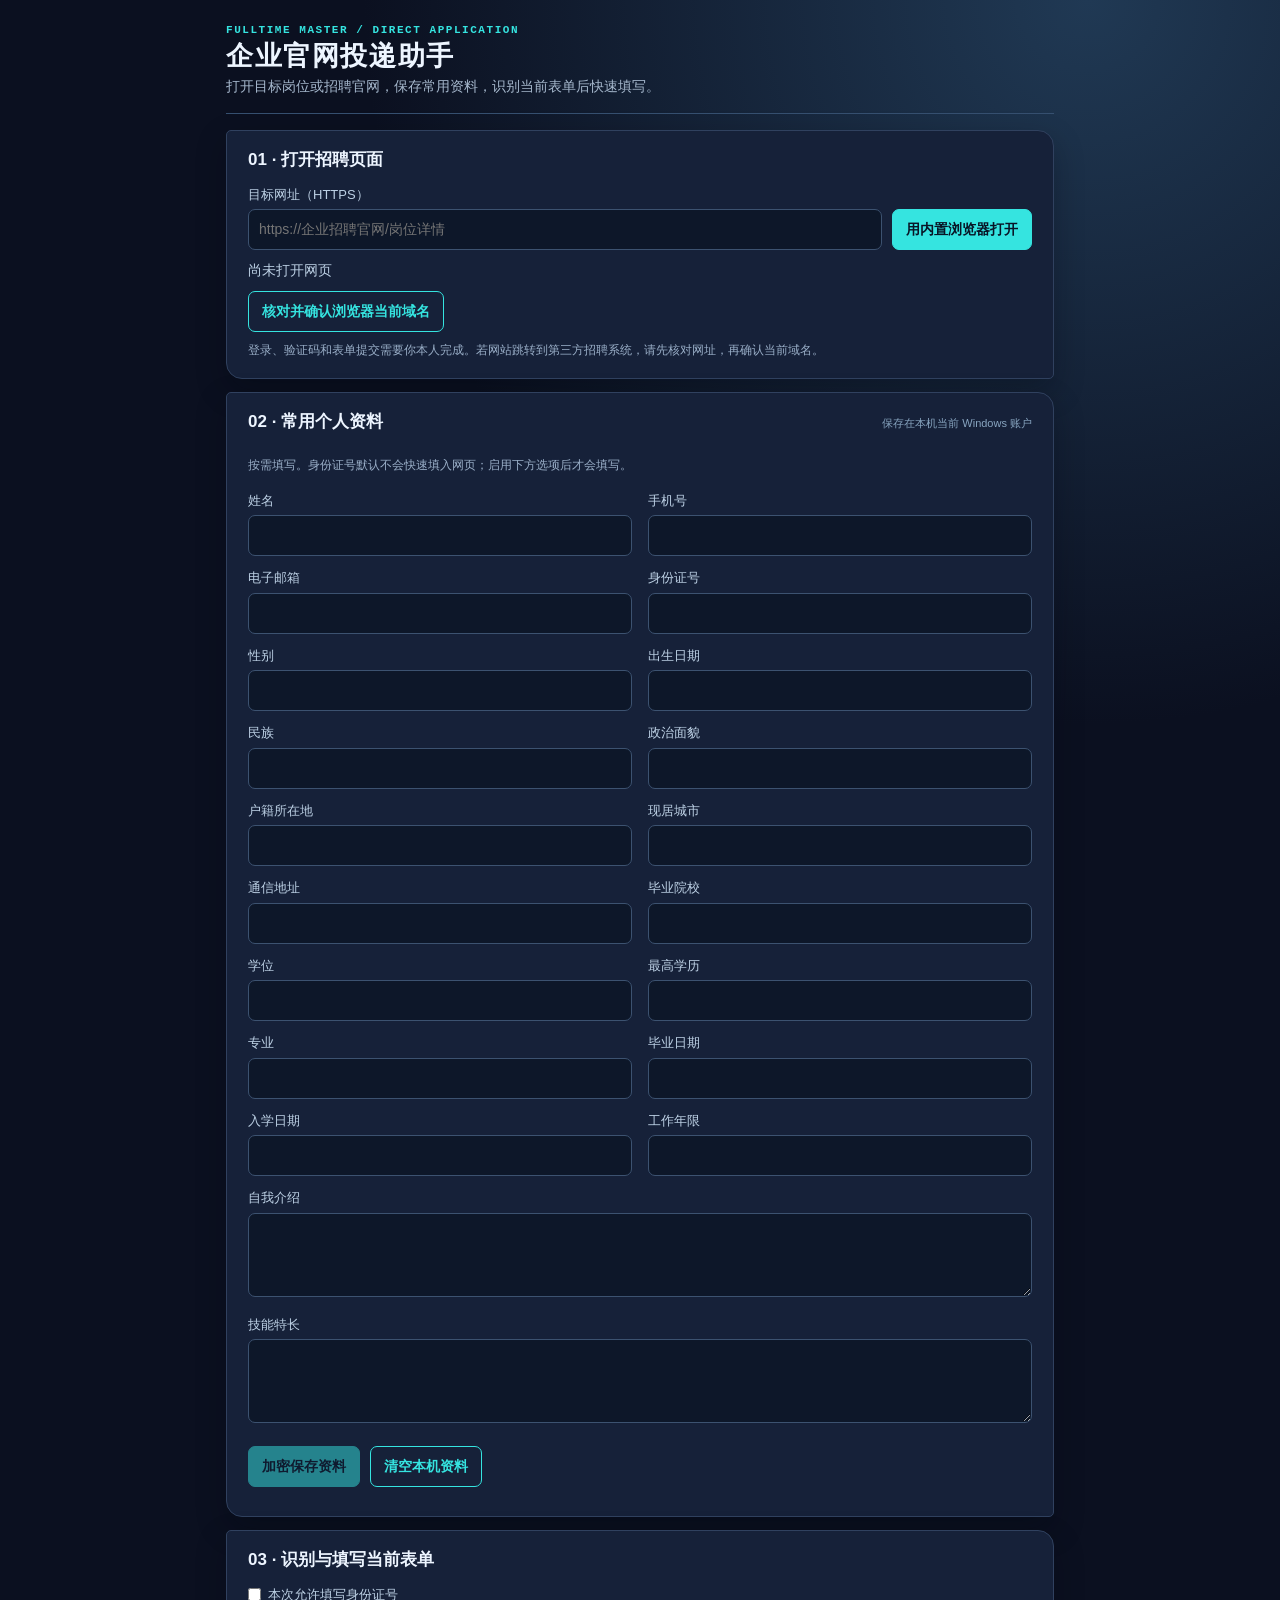
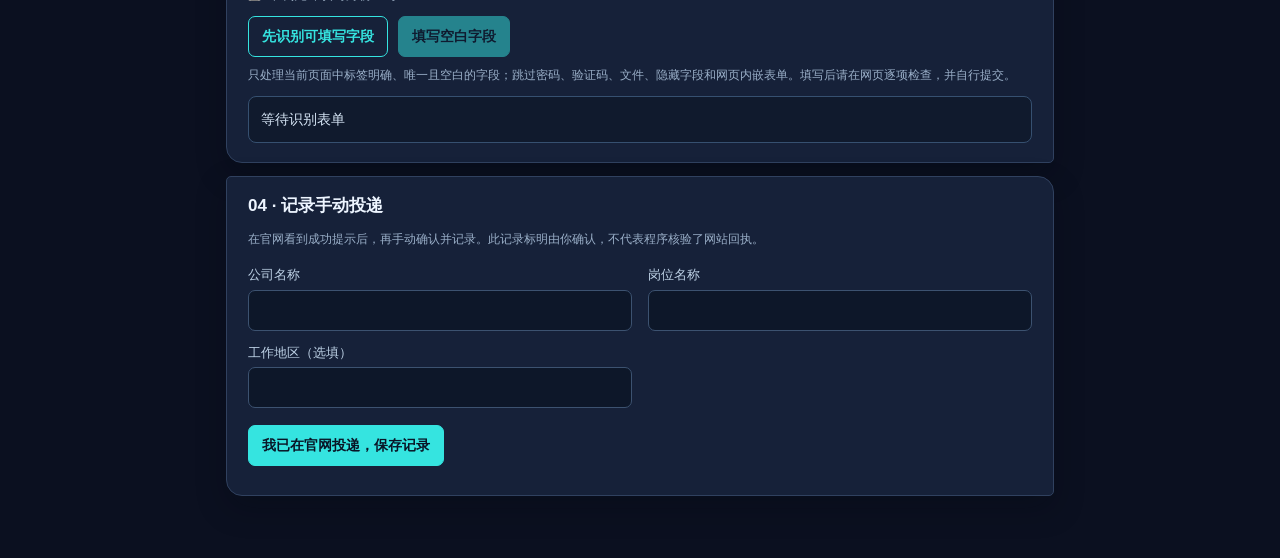
==== gui/templates/official.html @ 107bef29 "Release 全职高手 0.11.0 campus filters and official-site helper" ====
<!DOCTYPE html>
<html lang="zh-cn">
<head>
    <meta charset="UTF-8">
    <meta name="viewport" content="width=device-width,initial-scale=1">
    <title>全职高手 · 企业官网投递助手</title>
    <link rel="stylesheet" href="static/css/bootstrap.min.css">
    <link rel="stylesheet" href="static/css/redesign.css">
    <link rel="stylesheet" href="static/css/official.css">
</head>
<body class="official-window">
<main class="official-shell">
    <header class="official-header">
        <p class="official-kicker">FULLTIME MASTER / DIRECT APPLICATION</p>
        <h1>企业官网投递助手</h1>
        <p>打开目标岗位或招聘官网，保存常用资料，识别当前表单后快速填写。</p>
    </header>

    <section class="official-panel">
        <h2>01 · 打开招聘页面</h2>
        <label for="official-url">目标网址（HTTPS）</label>
        <div class="official-row">
            <input id="official-url" type="url" placeholder="https://企业招聘官网/岗位详情" autocomplete="url">
            <button id="open-site" type="button">用内置浏览器打开</button>
        </div>
        <p id="page-status" class="official-status">尚未打开网页</p>
        <button id="trust-current" class="official-secondary" type="button">核对并确认浏览器当前域名</button>
        <p class="official-help">登录、验证码和表单提交需要你本人完成。若网站跳转到第三方招聘系统，请先核对网址，再确认当前域名。</p>
    </section>

    <section class="official-panel">
        <div class="official-heading"><h2>02 · 常用个人资料</h2><span>保存在本机当前 Windows 账户</span></div>
        <p class="official-help">按需填写。身份证号默认不会快速填入网页；启用下方选项后才会填写。</p>
        <form id="profile-form" autocomplete="off"><div id="profile-fields" class="official-grid"></div></form>
        <div class="official-buttons">
            <button id="save-profile" type="button">加密保存资料</button>
            <button id="clear-profile" class="official-secondary" type="button">清空本机资料</button>
        </div>
        <p id="save-status" class="official-status" role="status"></p>
    </section>

    <section class="official-panel">
        <h2>03 · 识别与填写当前表单</h2>
        <label class="official-toggle"><input id="include-id" type="checkbox"> 本次允许填写身份证号</label>
        <div class="official-buttons">
            <button id="inspect-form" class="official-secondary" type="button">先识别可填写字段</button>
            <button id="fill-form" type="button">填写空白字段</button>
        </div>
        <p class="official-help">只处理当前页面中标签明确、唯一且空白的字段；跳过密码、验证码、文件、隐藏字段和网页内嵌表单。填写后请在网页逐项检查，并自行提交。</p>
        <div id="fill-result" class="official-result" role="status">等待识别表单</div>
    </section>
    <section class="official-panel">
        <h2>04 · 记录手动投递</h2>
        <p class="official-help">在官网看到成功提示后，再手动确认并记录。此记录标明由你确认，不代表程序核验了网站回执。</p>
        <div class="official-grid">
            <div><label for="record-company">公司名称</label><input id="record-company" type="text"></div>
            <div><label for="record-title">岗位名称</label><input id="record-title" type="text"></div>
            <div><label for="record-area">工作地区（选填）</label><input id="record-area" type="text"></div>
        </div>
        <button id="record-application" type="button">我已在官网投递，保存记录</button>
        <p id="record-status" class="official-status" role="status"></p>
    </section>
</main>
<script src="static/js/official.js"></script>
</body>
</html>
---- gui/templates/static/css/redesign.css ----
:root { --ink:#13243b; --muted:#63748a; --blue:#2768e5; --line:#dde6f0; --surface:#fff; --wash:#f3f6fb; }
body { color:var(--ink); background:var(--wash); }
.main-window { background:var(--wash); min-height:100vh; }
.app-shell { padding:16px 24px 14px; max-width:720px; margin:auto; }
.app-hero { display:flex; align-items:center; gap:16px; margin-bottom:12px; }
.app-mark { width:52px; height:52px; flex:none; display:grid; place-items:center; color:#fff;
    font-size:25px; font-weight:700; border-radius:15px; background:linear-gradient(135deg,#1b5de0,#4c91ff); box-shadow:0 8px 20px #2868df36; }
.app-hero h1 { font-size:24px; font-weight:750; letter-spacing:.02em; margin:2px 0 3px; }
.app-hero p { color:var(--muted); font-size:13px; }
.app-hero .eyebrow { color:var(--blue); font-size:11px; font-weight:700; letter-spacing:.12em; }
.app-panel { background:var(--surface); border:1px solid var(--line); border-radius:16px; padding:14px 16px; margin-bottom:10px; box-shadow:0 4px 18px #173d7710; }
.field-label { font-size:13px; color:var(--muted); font-weight:650; margin-bottom:8px; }
.platform-row { display:flex; gap:9px; }
.platform-row select { min-width:0; flex:1; height:42px; border-radius:9px; }
.platform-row button { white-space:nowrap; border-radius:9px; }
.status-line { margin:10px 0 0; font-size:13px; color:var(--muted); }
.section-heading { display:flex; justify-content:space-between; align-items:center; gap:12px; margin-bottom:12px; }
.section-heading h2 { font-size:15px; font-weight:700; margin:0; }
.section-heading span { font-size:12px; color:var(--muted); }
.mode-grid { display:grid; grid-template-columns:1fr 1fr; gap:10px; }
.mode-card { display:flex; flex-direction:column; align-items:flex-start; min-height:100px; padding:10px 12px; border:1.5px solid var(--line);
    border-radius:12px; cursor:pointer; margin:0; transition:border-color .15s,background .15s; }
.mode-card.is-selected { border-color:var(--blue); background:#eff5ff; }
.mode-card input { position:absolute; opacity:0; width:1px; height:1px; }
.mode-card:focus-within { box-shadow:0 0 0 3px #2968e52b; }
.mode-card strong { font-size:15px; margin:2px 0 3px; }
.mode-card small { color:var(--muted); line-height:1.45; font-size:12px; }
.mode-symbol { color:var(--blue); font-size:21px; font-weight:650; height:27px; }
.mode-hint { color:var(--muted); font-size:12px; line-height:1.45; margin:8px 0 10px; }
.main-action { height:44px; font-weight:700; border-radius:9px; }
.run-panel .status-show { color:#3d536d; font-size:13px; line-height:1.55; background:#f5f8fc; border-radius:9px; padding:10px 12px !important; margin:0; }
.app-actions { display:flex; justify-content:space-between; gap:9px; }
.app-actions .btn { flex:1; border-radius:9px; font-size:13px; }
.app-actions .btn-link { flex:0 0 auto; }
.setting-window,.record-window { background:var(--wash); }
.setting-window .tab-content { border:1px solid var(--line); box-shadow:0 5px 20px #173d7710; border-radius:14px !important; }
.setting-window .custom-tabs { width:155px; padding:8px; }
.setting-window .custom-tabs .nav-link { border-radius:9px; padding:8px 9px; color:#465970; }
.setting-window .custom-tabs .nav-link.active { background:var(--blue); }
.setting-window .alert-info { background:#eaf3ff; color:#29517c; border:1px solid #cfe1f9; border-radius:10px; }
.setting-window #tasks-setting .table-tasks th:nth-child(3),
.setting-window #tasks-setting .table-tasks td:nth-child(3),
.setting-window #tasks-setting .table-tasks th:nth-child(4),
.setting-window #tasks-setting .table-tasks td:nth-child(4),
.setting-window #tasks-setting .table-tasks th:nth-child(7),
.setting-window #tasks-setting .table-tasks td:nth-child(7),
.setting-window #tasks-setting .table-tasks th:nth-child(8),
.setting-window #tasks-setting .table-tasks td:nth-child(8) { display:none; }
.setting-window .table-tasks td { max-width:230px; white-space:nowrap; overflow:hidden; text-overflow:ellipsis; vertical-align:middle; padding:11px; }
.setting-window .table-tasks th { white-space:nowrap; padding:10px; }
.setting-window .custom-tabs .nav-link[href="#guopin-setting"],
.setting-window .custom-tabs .nav-link[href="#jobmdcn-setting"],
.setting-window .custom-tabs .nav-link[href="#jobonline-setting"],
.setting-window .custom-tabs .nav-link[href="#gdzhzp-setting"],
.setting-window .custom-tabs .nav-link[href="#offertoday-setting"],
.setting-window .custom-tabs .nav-link[href="#jobsdbhk-setting"] { display:none; }
.record-window .body { margin:12px 18px 18px; padding:20px; max-height:none; border:1px solid var(--line); box-shadow:0 5px 20px #173d7710; }
.record-window form { float:none; top:0; display:flex; flex-wrap:wrap; align-items:center; gap:6px; margin-bottom:10px; }
.record-window .nav { display:flex !important; flex-direction:row !important; margin-right:10px; }
.record-window .nav .btn { margin-left:0 !important; margin-right:5px; border-radius:8px; }
.record-window .form-group,.record-window .form-group2 { margin:0 !important; }
.record-window .table-responsive,.record-window .fixed-table-body { overflow-x:auto !important; }
.record-window #record-table,.record-window #chat-table { min-width:1160px; }
.record-window table th,.record-window table td { white-space:nowrap; vertical-align:middle; }
.record-window table td { padding:11px 9px; }
.record-window table .link { font-weight:600; }
.record-window .record-status { display:inline-flex; border-radius:999px; padding:3px 8px; font-size:12px; font-weight:650; }
.record-window .record-status.confirmed { color:#0b6e51; background:#e6f6ee; }
.record-window .record-status.pending { color:#935a00; background:#fff3d6; }
.record-window .record-status.filtered { color:#53677f; background:#edf1f6; }
.record-window .salary-unreadable { color:#955700; font-style:normal; }
.record-window #record-summary { margin:0 0 7px; color:var(--muted); font-size:13px; }
.record-window .record-detail { line-height:1.8; white-space:normal; max-width:100%; display:grid; grid-template-columns:repeat(3,minmax(0,1fr)); gap:4px 14px; }
.record-window .record-detail p { overflow-wrap:anywhere; }
@media(max-width:520px) { .app-shell { padding:18px; } .mode-grid { grid-template-columns:1fr; } .app-actions { flex-wrap:wrap; } }

/* 全职高手 / esports visual system */
:root { --ink:#edf5ff; --muted:#9aafc8; --blue:#35e4e0; --line:#30415f;
  --surface:#141d31; --wash:#0b1020; --lime:#bbf755; --violet:#8d72ff; --coral:#ff667a; }
body, .main-window, .setting-window, .record-window { color:var(--ink); background:var(--wash); }
.main-window { background:radial-gradient(circle at 91% 5%,#1d4160 0,transparent 29%),
  radial-gradient(circle at 0 80%,#271f4f 0,transparent 30%),#0b1020; }
.app-shell { max-width:710px; padding:26px 28px 86px; }
.app-hero { position:relative; gap:16px; margin:0 0 13px; padding:0 0 12px; border-bottom:1px solid #365070; }
.app-mark { width:68px; height:68px; border-radius:14px 3px 14px 3px; color:var(--blue);
  background:linear-gradient(145deg,#142e46,#10182c); border:1px solid var(--blue);
  box-shadow:0 0 0 5px #35e4e012,0 0 29px #35e4e025; transform:skew(-5deg); }
.app-mark svg { width:44px; height:44px; transform:skew(5deg); }
.hero-copy { min-width:0; flex:1; }
.app-hero h1 { color:#f3faff; font-size:31px; font-weight:850; letter-spacing:.11em; margin:3px 0 5px; }
.app-hero p { color:var(--muted); font-size:13px; }
.app-hero .eyebrow { color:var(--blue); font:700 10px/1.4 Consolas,monospace; letter-spacing:.21em; }
.hero-version { align-self:flex-start; text-align:right; color:#7395b3; font:700 10px/1.4 Consolas,monospace; letter-spacing:.14em; }
.app-panel { position:relative; overflow:hidden; background:linear-gradient(145deg,#18243a,#131b2d);
  border:1px solid var(--line); border-radius:4px 14px 4px 14px; padding:13px 20px; margin-bottom:10px;
  box-shadow:0 12px 30px #03071045; }
.app-panel:before { content:""; position:absolute; top:0; left:0; width:55px; height:2px; background:var(--blue); box-shadow:0 0 12px var(--blue); }
.section-heading h2 { color:var(--ink); font-size:15px; font-weight:800; letter-spacing:.025em; }
.section-index { color:var(--blue); font:700 12px Consolas,monospace; margin-right:5px; }
.section-heading .panel-kicker { color:#7794af; font:700 10px Consolas,monospace; letter-spacing:.1em; }
.field-label { display:block; color:#c8d6e7; font-size:12px; margin:8px 0 7px; }
.platform-row select { height:44px; background:#0d1628; color:var(--ink); border:1px solid #42617c;
  border-radius:4px; box-shadow:inset 0 0 0 1px #143147; }
.platform-row select:focus { background:#0d1628; color:var(--ink); border-color:var(--blue); box-shadow:0 0 0 3px #35e4e022 !important; }
.platform-row button { font-size:12px; font-weight:750; border-radius:4px; padding:0 14px; }
.status-line { display:flex; align-items:center; gap:9px; margin-top:9px; color:#c7d9eb; }
.status-led { width:9px; height:9px; border-radius:50%; background:#ffc46b; box-shadow:0 0 9px #ffc46b66; }
.status-led.is-ready { background:var(--lime); box-shadow:0 0 10px #bbf75599; }
.connection-note, .mode-hint { color:var(--muted); font-size:12px; line-height:1.55; margin:5px 0 0; }
.mission-panel { background:linear-gradient(115deg,#193442,#171d37 70%); border-color:#356e7d; }
.mission-copy { display:flex; gap:13px; align-items:center; margin:10px 0 7px; }
.mission-copy strong { display:block; color:#f5fcff; font-size:17px; letter-spacing:.025em; }
.mission-copy small { display:block; color:#b5c9d8; font-size:12px; margin-top:4px; line-height:1.45; }
.mission-icon { display:grid; place-items:center; flex:none; width:46px; height:46px; color:#071c29;
  background:var(--blue); border-radius:6px 0 6px 0; font:800 30px Consolas,monospace; box-shadow:0 0 24px #35e4e045; }
.main-action { height:49px; margin-top:8px; border-radius:4px 10px 4px 10px; font-size:16px;
  letter-spacing:.05em; font-weight:850; box-shadow:0 9px 25px #35e4e033; }
.main-action span { font-size:18px; margin-left:10px; }
.run-panel .task-show { color:var(--lime); font:700 12px Consolas,monospace; margin:9px 0; }
.run-panel .task-show b { color:var(--ink); }
.run-panel .status-show { color:#d5e5f2; background:#0d1526; border:1px solid #2c3f58;
  border-left:3px solid var(--lime); border-radius:3px; padding:12px 13px !important; min-height:45px; }
.app-actions { position:fixed; z-index:20; bottom:0; left:0; right:0; max-width:710px; margin:auto;
  padding:11px 28px 15px; background:#0b1020f2; border-top:1px solid #35516b;
  box-shadow:0 -12px 26px #050a17aa; }
.app-actions .btn { border-radius:4px; font-weight:700; }
.btn-primary { color:#09232d; background:var(--blue); border-color:var(--blue); }
.btn-primary:hover,.btn-primary:focus { color:#071b26; background:#72f5ef; border-color:#72f5ef; }
.btn-danger { background:var(--coral); border-color:var(--coral); color:#1c1022; }
.btn-danger:hover { background:#ff92a0; border-color:#ff92a0; color:#1c1022; }
.btn-outline-primary { border-color:#52c8d5; color:#7fe9ed; }
.btn-outline-primary:hover { color:#0d2130; background:var(--blue); border-color:var(--blue); }
.btn-link,.link { color:#7fe9ed; }
.btn-link:hover,.link:hover { color:#c9f8f8; }
.modal-content { color:var(--ink); background:#172238; border:1px solid #42617c; box-shadow:0 20px 55px #0009; }
.modal-header,.modal-footer { border-color:var(--line); }
.modal .close { color:var(--ink); text-shadow:none; }
.tip-symbol { display:inline-grid; place-items:center; width:22px; height:22px; margin-right:8px;
  border:1px solid currentColor; border-radius:5px; font:bold 16px Consolas,monospace; }
.tip-success { color:var(--lime); }.tip-warning { color:#ffd37c; }
.tip-error { color:var(--coral); }.tip-info { color:var(--blue); }
.setting-window .tab-content,.record-window .body { color:var(--ink); background:#131d31 !important;
  border:1px solid var(--line); box-shadow:0 10px 30px #0005; }
.setting-window .custom-tabs { background:#111b2f; border:1px solid var(--line); border-radius:7px; }
.setting-window .custom-tabs .nav-link { color:#b8cde1; }
.setting-window .settings-brand { color:#eafafa; font-size:18px; letter-spacing:.08em; }
.setting-window .settings-brand small { color:var(--blue); font:700 10px Consolas,monospace; }
.setting-window .platform-mark { display:inline-grid; place-items:center; min-width:18px; height:18px;
  color:var(--blue); border:1px solid currentColor; border-radius:4px; font:700 10px Consolas,monospace; }
.setting-window .custom-tabs .nav-link [class^="icon-logo-"]:before { color:var(--blue); }
.setting-window .icon-up,.setting-window .icon-down,.setting-window .icon-delete { cursor:pointer; margin:0 3px; }
.setting-window .custom-tabs .nav-link.active,.nav-pills .nav-link.active { color:#09232d; background:var(--blue); }
.setting-window .alert-info { color:#c7f0f0; background:#153141; border-color:#367280; }
.setting-window .form-control,.setting-window .custom-select,.record-window .form-control { color:var(--ink);
  background:#0d1628; border-color:#405372; }
.setting-window .form-control:focus,.record-window .form-control:focus { color:var(--ink); background:#0d1628; border-color:var(--blue); }
.setting-window .form-control::placeholder,.record-window .form-control::placeholder { color:#8499b5; }
.setting-window .table,.record-window .table { color:#dbe8f7; }
.setting-window .table th,.record-window .table th { color:#b8ecf1; border-color:#40516c; background:#1c2b43; }
.setting-window .table td,.record-window .table td { border-color:#34435d; }
.setting-window .table-hover tbody tr:hover,.record-window .table-hover tbody tr:hover { color:var(--ink); background:#20334d; }
.setting-window .text-muted,.record-window .text-muted { color:#a6b9cd !important; }
.record-window .record-status.confirmed { color:#ccfbb8; background:#1f4437; }
.record-window .record-status.pending { color:#ffe0a4; background:#56452a; }
.record-window .record-status.filtered { color:#b4c7e0; background:#2a3a51; }
@media(max-width:620px) { .app-shell { padding:18px 16px 92px; } .hero-version { display:none; }
  .app-actions { flex-wrap:wrap; padding:9px 16px 12px; } }
---- gui/templates/static/css/official.css ----
.official-window { margin:0; min-height:100vh; background:radial-gradient(circle at 85% 0,#203954 0,transparent 30%),#0b1020; color:#edf5ff; font:14px/1.5 "Microsoft YaHei",sans-serif; }
.official-shell { max-width:880px; margin:auto; padding:24px 26px 48px; }
.official-header { border-bottom:1px solid #365070; padding-bottom:16px; margin-bottom:16px; }
.official-header h1 { font-size:27px; font-weight:800; letter-spacing:.06em; margin:4px 0; }
.official-header p { color:#a6b8cd; margin:0; }
.official-header .official-kicker { color:#35e4e0; font:700 11px Consolas,monospace; letter-spacing:.14em; }
.official-panel { background:#162139; border:1px solid #30415f; border-radius:5px 16px 5px 16px; padding:19px 21px; margin:13px 0; box-shadow:0 12px 30px #03071045; }
.official-panel h2 { font-size:17px; font-weight:750; margin:0 0 14px; color:#edf5ff; }
.official-panel label { display:block; color:#bdd1e5; font-size:13px; margin-bottom:5px; }
.official-panel input:not([type=checkbox]), .official-panel textarea { width:100%; box-sizing:border-box; color:#f4fbff; background:#0d1729; border:1px solid #3c5270; border-radius:7px; padding:9px 10px; outline:none; }
.official-panel input:focus, .official-panel textarea:focus { border-color:#35e4e0; box-shadow:0 0 0 2px #35e4e02a; }
.official-panel textarea { resize:vertical; min-height:84px; }
.official-row,.official-buttons { display:flex; gap:10px; align-items:center; }
.official-row input { flex:1; min-width:0; }
.official-panel button { border:1px solid #35e4e0; background:#35e4e0; color:#091526; border-radius:7px; padding:9px 13px; font-weight:750; cursor:pointer; }
.official-panel button:hover { filter:brightness(1.12); }
.official-panel button:disabled { opacity:.5; cursor:wait; }
.official-panel button.official-secondary { background:transparent; color:#35e4e0; }
.official-help { margin:9px 0 0; color:#9aafc8; font-size:12px; }
.official-status { color:#bdd1e5; margin:10px 0; overflow-wrap:anywhere; }
.official-heading { display:flex; justify-content:space-between; align-items:baseline; gap:8px; }
.official-heading span { color:#88a5c0; font-size:11px; }
.official-grid { display:grid; grid-template-columns:repeat(2,minmax(0,1fr)); gap:12px 16px; margin:17px 0; }
.official-grid .wide { grid-column:1/-1; }
.official-toggle { display:flex !important; align-items:center; gap:7px; margin-bottom:12px !important; }
.official-result { border:1px solid #365070; border-radius:8px; padding:12px; margin-top:12px; color:#d7e6f6; background:#101a2d; white-space:pre-wrap; overflow-wrap:anywhere; }
@media(max-width:640px) { .official-shell { padding:16px; } .official-grid { grid-template-columns:1fr; } .official-row,.official-buttons { flex-wrap:wrap; } .official-row input { flex-basis:100%; } }
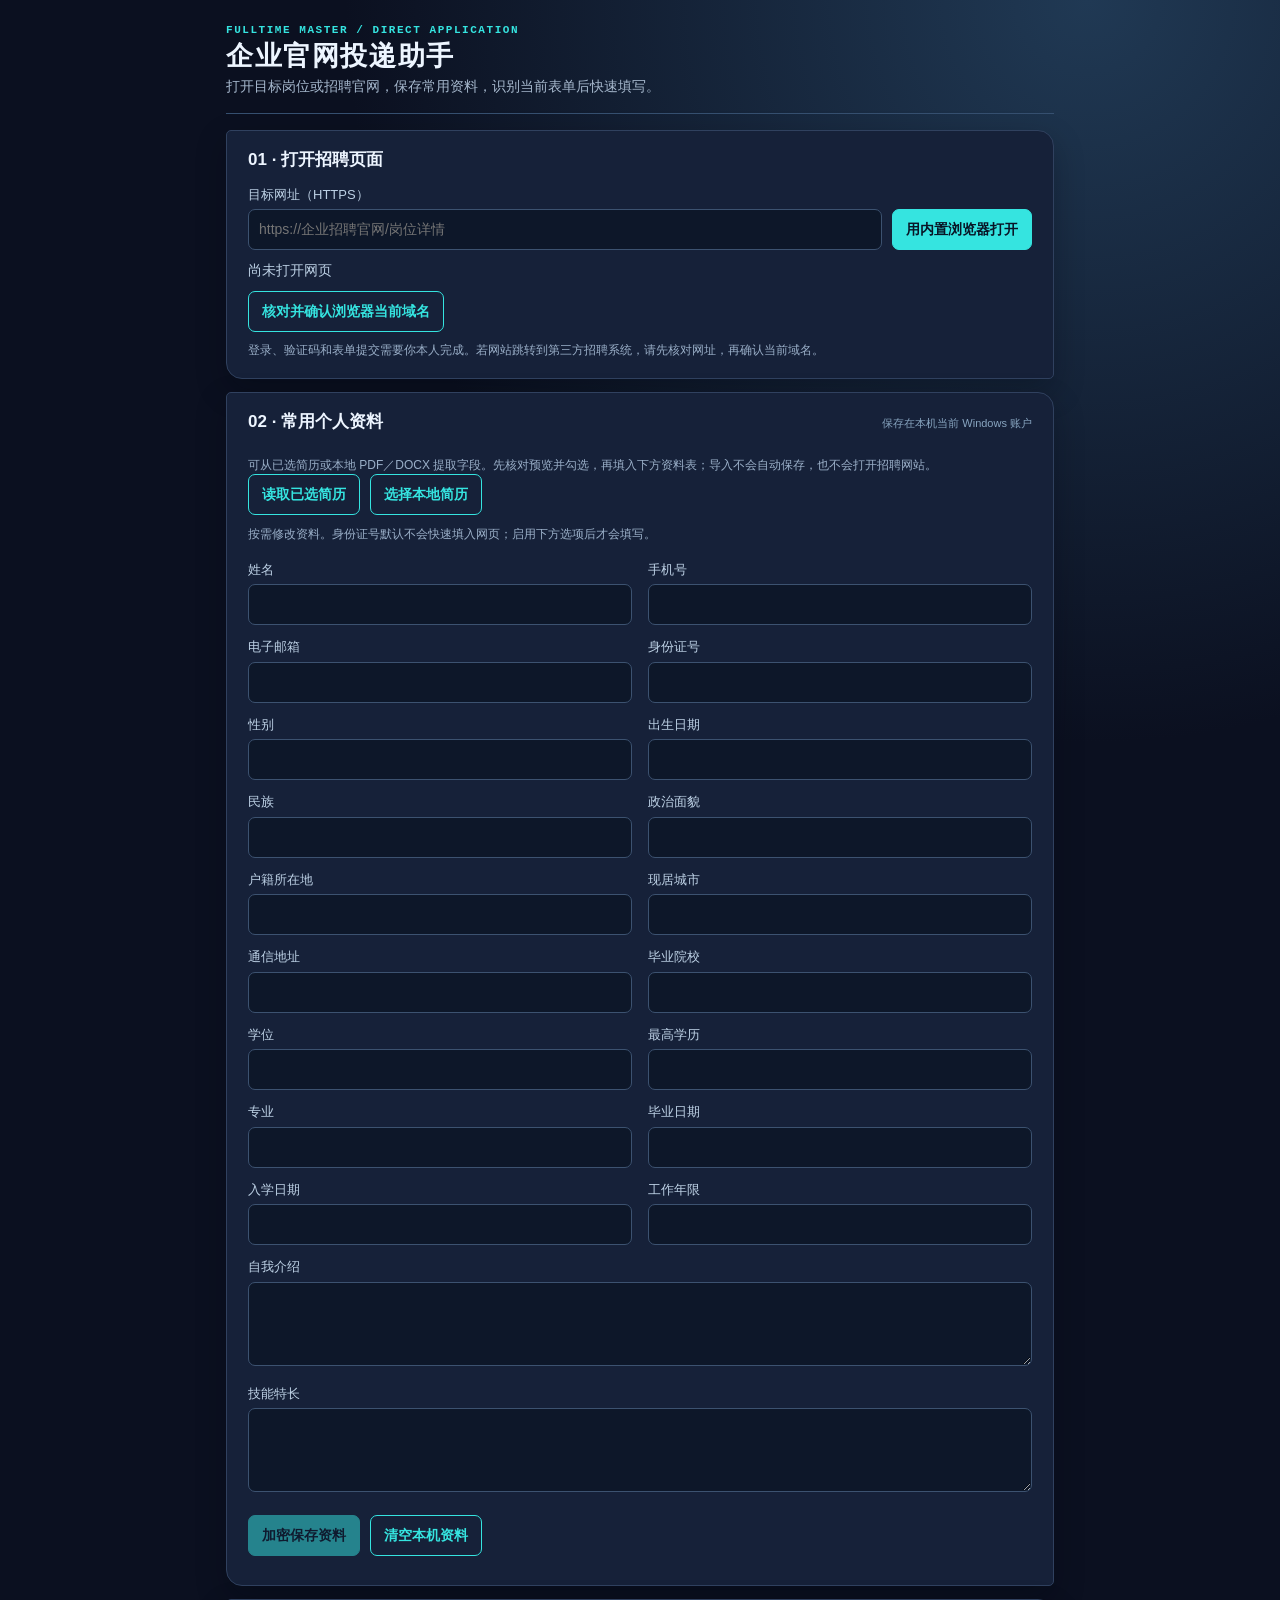
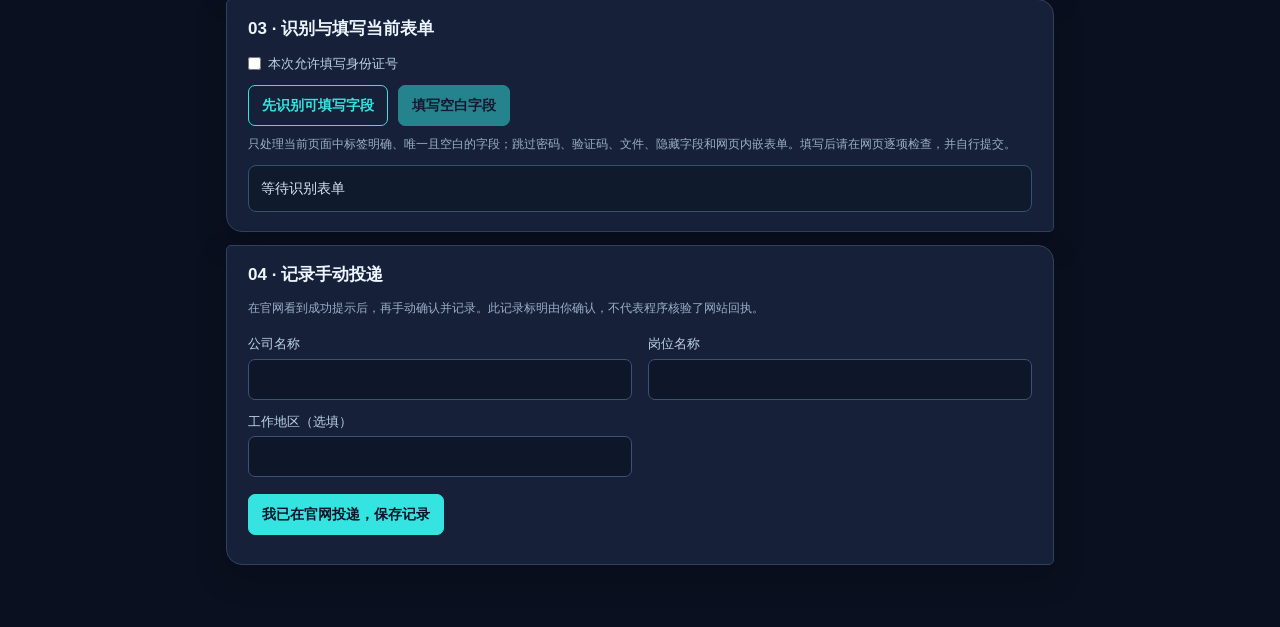
==== commit 9b5abeb8: "Release 全职高手 0.12.0 resume import and platform diagnostics" ====
--- a/gui/templates/official.html
+++ b/gui/templates/official.html
@@ -30,7 +30,17 @@
 
     <section class="official-panel">
         <div class="official-heading"><h2>02 · 常用个人资料</h2><span>保存在本机当前 Windows 账户</span></div>
-        <p class="official-help">按需填写。身份证号默认不会快速填入网页；启用下方选项后才会填写。</p>
+        <p class="official-help">可从已选简历或本地 PDF／DOCX 提取字段。先核对预览并勾选，再填入下方资料表；导入不会自动保存，也不会打开招聘网站。</p>
+        <div class="official-buttons">
+            <button id="import-selected-resume" class="official-secondary" type="button">读取已选简历</button>
+            <button id="import-file-resume" class="official-secondary" type="button">选择本地简历</button>
+        </div>
+        <p id="resume-import-status" class="official-status" role="status"></p>
+        <div id="resume-preview" class="official-result" hidden>
+            <div id="resume-candidates" class="official-candidates"></div>
+            <button id="apply-resume-candidates" type="button">将勾选字段填入资料表</button>
+        </div>
+        <p class="official-help">按需修改资料。身份证号默认不会快速填入网页；启用下方选项后才会填写。</p>
         <form id="profile-form" autocomplete="off"><div id="profile-fields" class="official-grid"></div></form>
         <div class="official-buttons">
             <button id="save-profile" type="button">加密保存资料</button>
--- a/gui/templates/static/css/official.css
+++ b/gui/templates/static/css/official.css
@@ -24,4 +24,9 @@
 .official-grid .wide { grid-column:1/-1; }
 .official-toggle { display:flex !important; align-items:center; gap:7px; margin-bottom:12px !important; }
 .official-result { border:1px solid #365070; border-radius:8px; padding:12px; margin-top:12px; color:#d7e6f6; background:#101a2d; white-space:pre-wrap; overflow-wrap:anywhere; }
+.official-candidates { display:grid; grid-template-columns:repeat(2,minmax(0,1fr)); gap:8px 14px; margin-bottom:13px; }
+.official-candidate { display:flex !important; align-items:flex-start; gap:8px; margin:0 !important; border:1px solid #30415f; padding:9px; border-radius:7px; overflow-wrap:anywhere; }
+.official-candidate input { margin-top:4px; }
+.official-candidate strong { color:#35e4e0; }
+.official-candidate small { display:block; color:#94abc4; }
 @media(max-width:640px) { .official-shell { padding:16px; } .official-grid { grid-template-columns:1fr; } .official-row,.official-buttons { flex-wrap:wrap; } .official-row input { flex-basis:100%; } }
